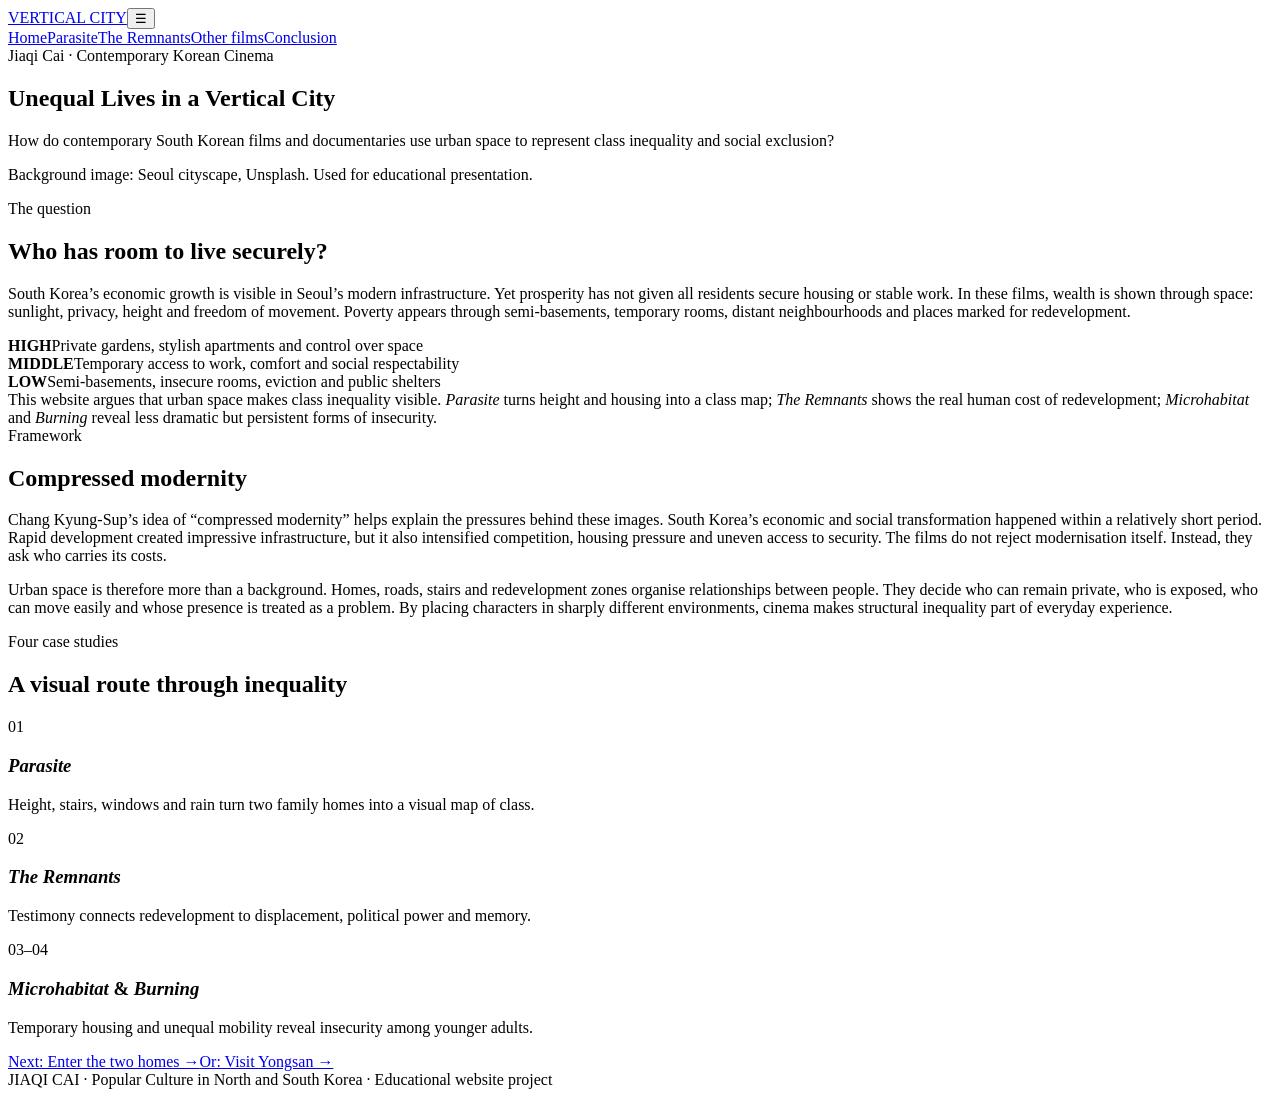
==== index.html @ 5b3f3434 "Add files via upload" ====
<!DOCTYPE html>
<!-- saved from url=(0060)https://unequal-lives-korean-cinema.cheekyyew2.chatgpt.site/ -->
<html lang="en"><head><meta http-equiv="Content-Type" content="text/html; charset=UTF-8">
  <meta name="viewport" content="width=device-width, initial-scale=1">
  <title>Unequal Lives in a Vertical City</title>
  <meta name="description" content="Class and urban space in contemporary South Korean cinema.">
  <link rel="stylesheet" href="./index_files/styles.css"><script src="./index_files/script.js.下载" defer=""></script>
</head>
<body>
<header class="site-header"><a class="brand" href="https://unequal-lives-korean-cinema.cheekyyew2.chatgpt.site/index.html">VERTICAL CITY</a><button class="nav-toggle" aria-expanded="false" aria-label="Open navigation">☰</button><nav><a aria-current="page" href="https://unequal-lives-korean-cinema.cheekyyew2.chatgpt.site/index.html">Home</a><a href="https://unequal-lives-korean-cinema.cheekyyew2.chatgpt.site/parasite.html">Parasite</a><a href="https://unequal-lives-korean-cinema.cheekyyew2.chatgpt.site/remnants.html">The Remnants</a><a href="https://unequal-lives-korean-cinema.cheekyyew2.chatgpt.site/comparisons.html">Other films</a><a href="https://unequal-lives-korean-cinema.cheekyyew2.chatgpt.site/conclusion.html">Conclusion</a></nav></header>
<main>
  <section class="hero"><div><div class="eyebrow">Jiaqi Cai · Contemporary Korean Cinema</div><h1>Unequal Lives in a Vertical City</h1><p>How do contemporary South Korean films and documentaries use urban space to represent class inequality and social exclusion?</p><p class="hero-credit">Background image: Seoul cityscape, Unsplash. Used for educational presentation.</p></div></section>

  <section class="section light reveal visible"><div class="grid-2"><div><div class="eyebrow">The question</div><h2 class="section-title">Who has room to live securely?</h2><p class="lead">South Korea’s economic growth is visible in Seoul’s modern infrastructure. Yet prosperity has not given all residents secure housing or stable work. In these films, wealth is shown through space: sunlight, privacy, height and freedom of movement. Poverty appears through semi-basements, temporary rooms, distant neighbourhoods and places marked for redevelopment.</p></div><div class="vertical-map"><div class="level"><strong>HIGH</strong><span>Private gardens, stylish apartments and control over space</span></div><div class="level"><strong>MIDDLE</strong><span>Temporary access to work, comfort and social respectability</span></div><div class="level"><strong>LOW</strong><span>Semi-basements, insecure rooms, eviction and public shelters</span></div></div></div>
    <div class="thesis">This website argues that urban space makes class inequality visible. <em>Parasite</em> turns height and housing into a class map; <em>The Remnants</em> shows the real human cost of redevelopment; <em>Microhabitat</em> and <em>Burning</em> reveal less dramatic but persistent forms of insecurity.</div>
  </section>

  <section class="section dark reveal"><div class="eyebrow">Framework</div><h2 class="section-title">Compressed modernity</h2><div class="grid-2"><p>Chang Kyung-Sup’s idea of “compressed modernity” helps explain the pressures behind these images. South Korea’s economic and social transformation happened within a relatively short period. Rapid development created impressive infrastructure, but it also intensified competition, housing pressure and uneven access to security. The films do not reject modernisation itself. Instead, they ask who carries its costs.</p><p>Urban space is therefore more than a background. Homes, roads, stairs and redevelopment zones organise relationships between people. They decide who can remain private, who is exposed, who can move easily and whose presence is treated as a problem. By placing characters in sharply different environments, cinema makes structural inequality part of everyday experience.</p></div></section>

  <section class="section reveal"><div class="eyebrow">Four case studies</div><h2 class="section-title">A visual route through inequality</h2><div class="grid-3"><div class="card"><span class="number">01</span><h3><em>Parasite</em></h3><p>Height, stairs, windows and rain turn two family homes into a visual map of class.</p></div><div class="card"><span class="number">02</span><h3><em>The Remnants</em></h3><p>Testimony connects redevelopment to displacement, political power and memory.</p></div><div class="card"><span class="number">03–04</span><h3><em>Microhabitat</em> &amp; <em>Burning</em></h3><p>Temporary housing and unequal mobility reveal insecurity among younger adults.</p></div></div></section>
  <div class="page-links"><a href="https://unequal-lives-korean-cinema.cheekyyew2.chatgpt.site/parasite.html"><span>Next: Enter the two homes →</span></a><a href="https://unequal-lives-korean-cinema.cheekyyew2.chatgpt.site/remnants.html"><span>Or: Visit Yongsan →</span></a></div>
</main>
<footer>JIAQI CAI · Popular Culture in North and South Korea · Educational website project</footer>

</body></html>
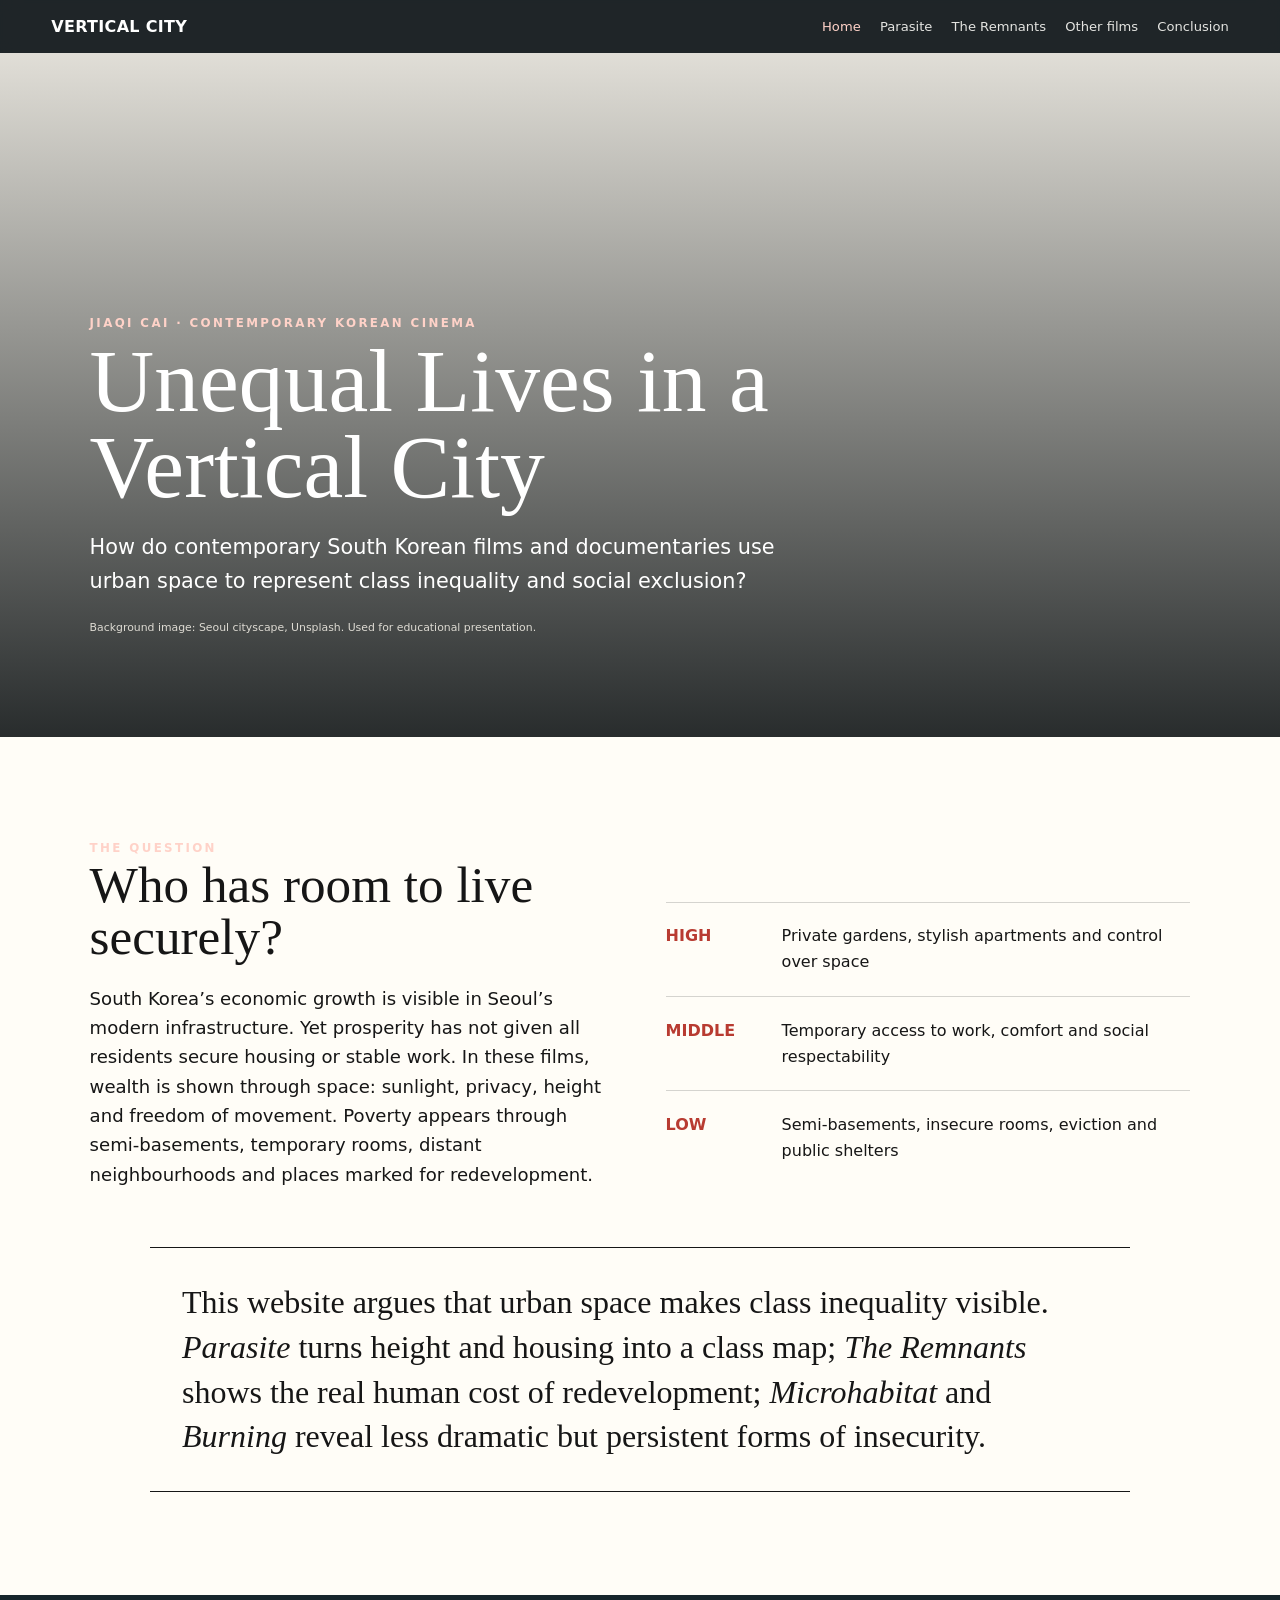
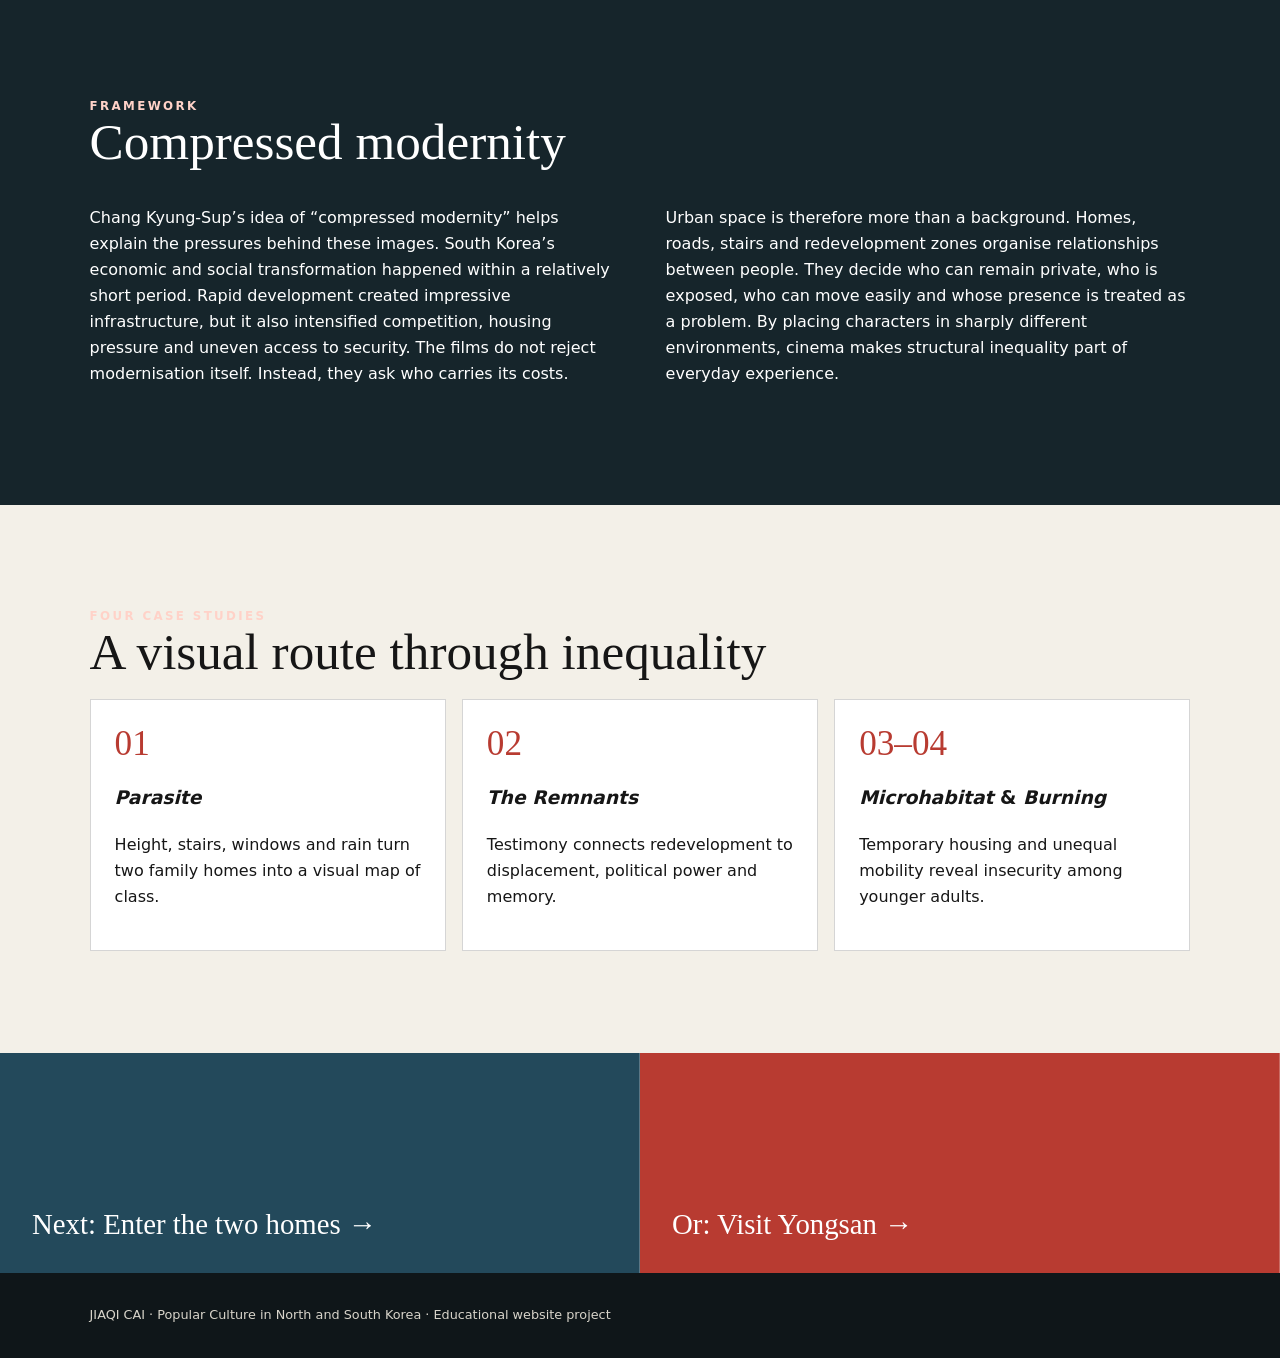
==== commit 3323fd80: "Add files via upload" ====
--- a/index.html
+++ b/index.html
@@ -1,25 +1,24 @@
-<!DOCTYPE html>
-<!-- saved from url=(0060)https://unequal-lives-korean-cinema.cheekyyew2.chatgpt.site/ -->
-<html lang="en"><head><meta http-equiv="Content-Type" content="text/html; charset=UTF-8">
-  <meta name="viewport" content="width=device-width, initial-scale=1">
+<!doctype html>
+<html lang="en">
+<head>
+  <meta charset="utf-8"><meta name="viewport" content="width=device-width, initial-scale=1">
   <title>Unequal Lives in a Vertical City</title>
   <meta name="description" content="Class and urban space in contemporary South Korean cinema.">
-  <link rel="stylesheet" href="./index_files/styles.css"><script src="./index_files/script.js.下载" defer=""></script>
+  <link rel="stylesheet" href="styles.css"><script src="script.js" defer></script>
 </head>
 <body>
-<header class="site-header"><a class="brand" href="https://unequal-lives-korean-cinema.cheekyyew2.chatgpt.site/index.html">VERTICAL CITY</a><button class="nav-toggle" aria-expanded="false" aria-label="Open navigation">☰</button><nav><a aria-current="page" href="https://unequal-lives-korean-cinema.cheekyyew2.chatgpt.site/index.html">Home</a><a href="https://unequal-lives-korean-cinema.cheekyyew2.chatgpt.site/parasite.html">Parasite</a><a href="https://unequal-lives-korean-cinema.cheekyyew2.chatgpt.site/remnants.html">The Remnants</a><a href="https://unequal-lives-korean-cinema.cheekyyew2.chatgpt.site/comparisons.html">Other films</a><a href="https://unequal-lives-korean-cinema.cheekyyew2.chatgpt.site/conclusion.html">Conclusion</a></nav></header>
+<header class="site-header"><a class="brand" href="index.html">VERTICAL CITY</a><button class="nav-toggle" aria-expanded="false" aria-label="Open navigation">☰</button><nav><a aria-current="page" href="index.html">Home</a><a href="parasite.html">Parasite</a><a href="remnants.html">The Remnants</a><a href="comparisons.html">Other films</a><a href="conclusion.html">Conclusion</a></nav></header>
 <main>
   <section class="hero"><div><div class="eyebrow">Jiaqi Cai · Contemporary Korean Cinema</div><h1>Unequal Lives in a Vertical City</h1><p>How do contemporary South Korean films and documentaries use urban space to represent class inequality and social exclusion?</p><p class="hero-credit">Background image: Seoul cityscape, Unsplash. Used for educational presentation.</p></div></section>
 
-  <section class="section light reveal visible"><div class="grid-2"><div><div class="eyebrow">The question</div><h2 class="section-title">Who has room to live securely?</h2><p class="lead">South Korea’s economic growth is visible in Seoul’s modern infrastructure. Yet prosperity has not given all residents secure housing or stable work. In these films, wealth is shown through space: sunlight, privacy, height and freedom of movement. Poverty appears through semi-basements, temporary rooms, distant neighbourhoods and places marked for redevelopment.</p></div><div class="vertical-map"><div class="level"><strong>HIGH</strong><span>Private gardens, stylish apartments and control over space</span></div><div class="level"><strong>MIDDLE</strong><span>Temporary access to work, comfort and social respectability</span></div><div class="level"><strong>LOW</strong><span>Semi-basements, insecure rooms, eviction and public shelters</span></div></div></div>
+  <section class="section light reveal"><div class="grid-2"><div><div class="eyebrow">The question</div><h2 class="section-title">Who has room to live securely?</h2><p class="lead">South Korea’s economic growth is visible in Seoul’s modern infrastructure. Yet prosperity has not given all residents secure housing or stable work. In these films, wealth is shown through space: sunlight, privacy, height and freedom of movement. Poverty appears through semi-basements, temporary rooms, distant neighbourhoods and places marked for redevelopment.</p></div><div class="vertical-map"><div class="level"><strong>HIGH</strong><span>Private gardens, stylish apartments and control over space</span></div><div class="level"><strong>MIDDLE</strong><span>Temporary access to work, comfort and social respectability</span></div><div class="level"><strong>LOW</strong><span>Semi-basements, insecure rooms, eviction and public shelters</span></div></div></div>
     <div class="thesis">This website argues that urban space makes class inequality visible. <em>Parasite</em> turns height and housing into a class map; <em>The Remnants</em> shows the real human cost of redevelopment; <em>Microhabitat</em> and <em>Burning</em> reveal less dramatic but persistent forms of insecurity.</div>
   </section>
 
   <section class="section dark reveal"><div class="eyebrow">Framework</div><h2 class="section-title">Compressed modernity</h2><div class="grid-2"><p>Chang Kyung-Sup’s idea of “compressed modernity” helps explain the pressures behind these images. South Korea’s economic and social transformation happened within a relatively short period. Rapid development created impressive infrastructure, but it also intensified competition, housing pressure and uneven access to security. The films do not reject modernisation itself. Instead, they ask who carries its costs.</p><p>Urban space is therefore more than a background. Homes, roads, stairs and redevelopment zones organise relationships between people. They decide who can remain private, who is exposed, who can move easily and whose presence is treated as a problem. By placing characters in sharply different environments, cinema makes structural inequality part of everyday experience.</p></div></section>
 
-  <section class="section reveal"><div class="eyebrow">Four case studies</div><h2 class="section-title">A visual route through inequality</h2><div class="grid-3"><div class="card"><span class="number">01</span><h3><em>Parasite</em></h3><p>Height, stairs, windows and rain turn two family homes into a visual map of class.</p></div><div class="card"><span class="number">02</span><h3><em>The Remnants</em></h3><p>Testimony connects redevelopment to displacement, political power and memory.</p></div><div class="card"><span class="number">03–04</span><h3><em>Microhabitat</em> &amp; <em>Burning</em></h3><p>Temporary housing and unequal mobility reveal insecurity among younger adults.</p></div></div></section>
-  <div class="page-links"><a href="https://unequal-lives-korean-cinema.cheekyyew2.chatgpt.site/parasite.html"><span>Next: Enter the two homes →</span></a><a href="https://unequal-lives-korean-cinema.cheekyyew2.chatgpt.site/remnants.html"><span>Or: Visit Yongsan →</span></a></div>
+  <section class="section reveal"><div class="eyebrow">Four case studies</div><h2 class="section-title">A visual route through inequality</h2><div class="grid-3"><div class="card"><span class="number">01</span><h3><em>Parasite</em></h3><p>Height, stairs, windows and rain turn two family homes into a visual map of class.</p></div><div class="card"><span class="number">02</span><h3><em>The Remnants</em></h3><p>Testimony connects redevelopment to displacement, political power and memory.</p></div><div class="card"><span class="number">03–04</span><h3><em>Microhabitat</em> & <em>Burning</em></h3><p>Temporary housing and unequal mobility reveal insecurity among younger adults.</p></div></div></section>
+  <div class="page-links"><a href="parasite.html"><span>Next: Enter the two homes →</span></a><a href="remnants.html"><span>Or: Visit Yongsan →</span></a></div>
 </main>
 <footer>JIAQI CAI · Popular Culture in North and South Korea · Educational website project</footer>
-
-</body></html>+</body></html>
--- a/styles.css
+++ b/styles.css
@@ -0,0 +1,128 @@
+:root {
+  --ink: #161616;
+  --paper: #f3f0e8;
+  --cream: #fffdf7;
+  --red: #b83b31;
+  --blue: #23495b;
+  --muted: #69665f;
+  --line: rgba(22,22,22,.18);
+}
+
+* { box-sizing: border-box; }
+html { scroll-behavior: smooth; }
+body {
+  margin: 0;
+  color: var(--ink);
+  background: var(--paper);
+  font-family: Inter, ui-sans-serif, system-ui, -apple-system, BlinkMacSystemFont, "Segoe UI", sans-serif;
+  line-height: 1.62;
+}
+a { color: inherit; }
+img { display: block; width: 100%; }
+
+.site-header {
+  position: sticky;
+  top: 0;
+  z-index: 20;
+  display: flex;
+  align-items: center;
+  justify-content: space-between;
+  gap: 2rem;
+  padding: .85rem clamp(1rem, 4vw, 4rem);
+  color: white;
+  background: rgba(15, 22, 25, .93);
+  backdrop-filter: blur(10px);
+}
+.brand { text-decoration: none; font-weight: 800; letter-spacing: .02em; }
+.nav-toggle { display: none; border: 0; background: transparent; color: white; font-size: 1.4rem; }
+nav { display: flex; gap: 1.2rem; }
+nav a { text-decoration: none; font-size: .82rem; color: #e4e4e1; }
+nav a:hover, nav a[aria-current="page"] { color: #ffd2c8; }
+
+.hero {
+  min-height: 76vh;
+  display: grid;
+  align-items: end;
+  padding: clamp(2rem, 7vw, 7rem);
+  color: white;
+  background:
+    linear-gradient(0deg, rgba(7,12,14,.86), rgba(7,12,14,.08)),
+    url('https://images.unsplash.com/photo-1538485399081-7191377e8241?auto=format&fit=crop&w=1800&q=85') center/cover;
+}
+.hero.small { min-height: 54vh; }
+.hero.parasite { background-image: linear-gradient(0deg, rgba(7,12,14,.9), rgba(7,12,14,.08)), url('https://image.ajunews.com/content/image/2020/02/18/20200218090333209700.jpg'); }
+.hero.remnants { background-image: linear-gradient(0deg, rgba(7,12,14,.92), rgba(7,12,14,.12)), url('https://commons.wikimedia.org/wiki/Special:Redirect/file/2009%EB%85%841%EC%9B%94_%EC%9A%A9%EC%82%B0%EA%B5%AC_%ED%95%9C%EA%B0%95%EB%A1%9C2%EA%B0%80_%EC%B2%A0%EA%B1%B0%ED%98%84%EC%9E%A5.jpg?width=1800'); }
+.hero.compare { background-image: linear-gradient(0deg, rgba(7,12,14,.92), rgba(7,12,14,.05)), url('https://screenanarchy.com/assets_c/2017/10/2017%20-%20Microhabitat-thumb-860xauto-68823.jpg'); }
+.hero.conclusion { background-image: linear-gradient(0deg, rgba(7,12,14,.9), rgba(7,12,14,.1)), url('https://www.flickeringmyth.com/wp-content/uploads/2019/02/burning-film.jpg'); }
+
+.eyebrow { text-transform: uppercase; letter-spacing: .2em; font-size: .74rem; font-weight: 800; color: #ffd2c8; }
+h1 { max-width: 900px; margin: .3rem 0 1rem; font-family: Georgia, serif; font-size: clamp(2.7rem, 7vw, 6.8rem); line-height: .96; font-weight: 500; }
+.hero p { max-width: 700px; font-size: clamp(1rem, 1.7vw, 1.3rem); }
+.hero-credit { font-size: .68rem !important; color: #dedbd3; }
+
+main { overflow: hidden; }
+.section { padding: clamp(3.5rem, 8vw, 7rem) clamp(1rem, 7vw, 7rem); }
+.section.light { background: var(--cream); }
+.section.dark { color: white; background: #16252b; }
+.section-title { max-width: 800px; margin: 0 0 1.3rem; font: 500 clamp(2rem, 4vw, 4.4rem)/1.02 Georgia, serif; }
+.lead { max-width: 760px; font-size: 1.13rem; }
+.thesis {
+  max-width: 980px;
+  margin: 2.5rem auto 0;
+  padding: 2rem;
+  border-top: 1px solid currentColor;
+  border-bottom: 1px solid currentColor;
+  font: 400 clamp(1.35rem, 2.5vw, 2.1rem)/1.4 Georgia, serif;
+}
+
+.grid-2 { display: grid; grid-template-columns: repeat(2, minmax(0, 1fr)); gap: clamp(1.5rem, 4vw, 4rem); align-items: center; }
+.grid-3 { display: grid; grid-template-columns: repeat(3, minmax(0, 1fr)); gap: 1rem; }
+.card { padding: 1.5rem; background: white; border: 1px solid var(--line); }
+.dark .card { background: rgba(255,255,255,.07); border-color: rgba(255,255,255,.2); }
+.number { color: var(--red); font: 500 2.2rem Georgia, serif; }
+
+.image-card { margin: 0; position: relative; overflow: hidden; background: #d4d0c8; }
+.image-card img { aspect-ratio: 4/3; object-fit: cover; transition: transform .5s ease; }
+.image-card:hover img { transform: scale(1.025); }
+figcaption { padding: .65rem .8rem; font-size: .72rem; color: var(--muted); background: var(--cream); }
+.photo-grid { display: grid; grid-template-columns: 1.25fr .75fr; gap: 1rem; }
+.photo-grid figure:first-child { grid-row: span 2; }
+.photo-grid figure:first-child img { height: 100%; min-height: 460px; }
+
+.quote { margin: 2rem 0; padding-left: 1.3rem; border-left: 4px solid var(--red); font: 400 1.5rem/1.45 Georgia, serif; }
+.tag { display: inline-block; margin: .25rem .2rem .25rem 0; padding: .35rem .7rem; border: 1px solid currentColor; border-radius: 999px; font-size: .72rem; }
+.vertical-map { margin-top: 2.5rem; }
+.level { display: grid; grid-template-columns: 100px 1fr; gap: 1rem; padding: 1.3rem 0; border-top: 1px solid var(--line); }
+.level strong { color: var(--red); }
+
+.compare-table { width: 100%; border-collapse: collapse; background: white; }
+.compare-table th, .compare-table td { padding: 1rem; text-align: left; border-bottom: 1px solid var(--line); vertical-align: top; }
+.compare-table th { background: #e9e4d8; }
+.sources { font-size: .83rem; color: #4d4a45; }
+.sources li { margin-bottom: .65rem; }
+
+.page-links { display: grid; grid-template-columns: repeat(2, 1fr); }
+.page-links a { min-height: 220px; display: flex; align-items: end; padding: 2rem; color: white; text-decoration: none; background: var(--blue); border-right: 1px solid rgba(255,255,255,.25); }
+.page-links a:last-child { background: var(--red); }
+.page-links span { font: 400 1.8rem Georgia, serif; }
+footer { padding: 2rem clamp(1rem, 7vw, 7rem); color: #d8d4ca; background: #0f1619; font-size: .8rem; }
+
+.reveal { opacity: 0; transform: translateY(18px); transition: opacity .65s ease, transform .65s ease; }
+.reveal.visible { opacity: 1; transform: none; }
+
+@media (max-width: 760px) {
+  .nav-toggle { display: block; }
+  nav { display: none; position: absolute; inset: 58px 0 auto; padding: 1rem; flex-direction: column; background: #0f1619; }
+  nav.open { display: flex; }
+  .grid-2, .grid-3, .photo-grid, .page-links { grid-template-columns: 1fr; }
+  .photo-grid figure:first-child { grid-row: auto; }
+  .photo-grid figure:first-child img { min-height: 0; }
+  .hero { min-height: 68vh; }
+  .compare-table { font-size: .82rem; }
+  .compare-table th, .compare-table td { padding: .65rem; }
+}
+
+@media (prefers-reduced-motion: reduce) {
+  * { scroll-behavior: auto !important; transition: none !important; }
+  .reveal { opacity: 1; transform: none; }
+}
